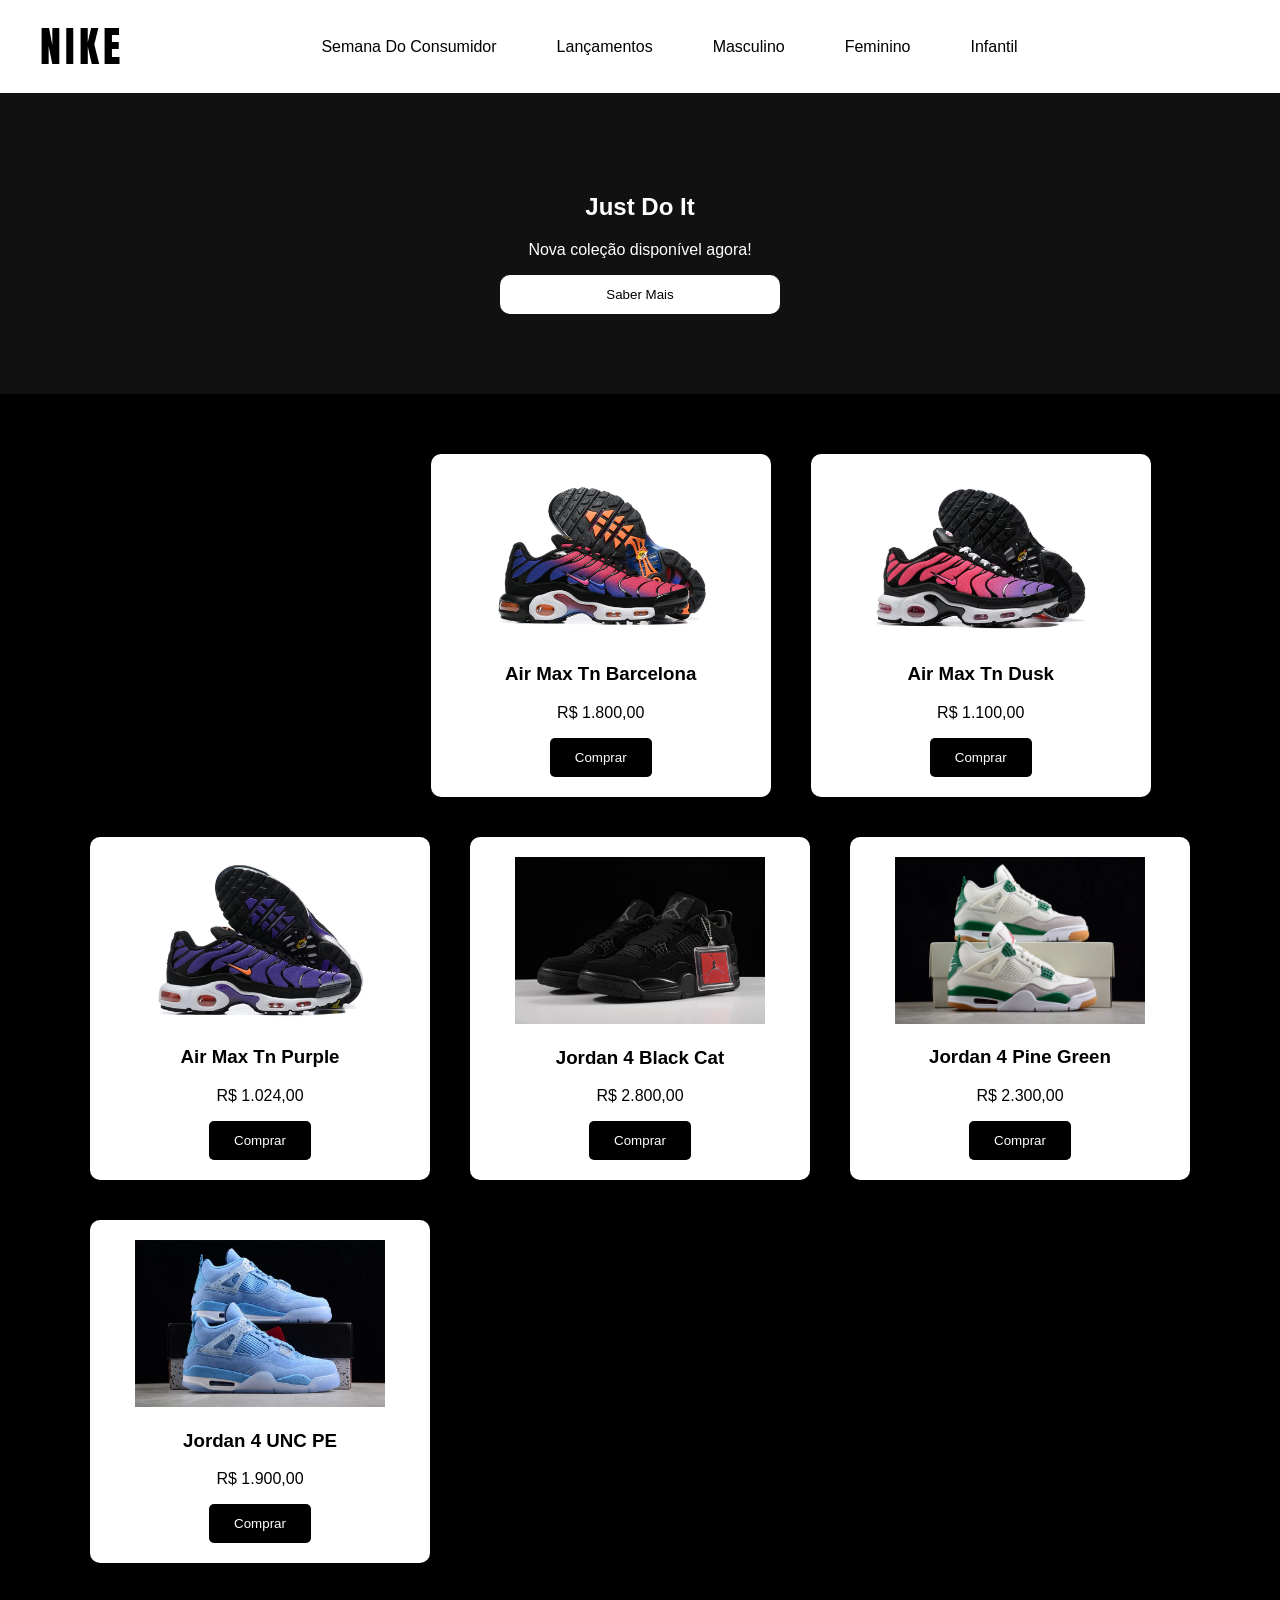
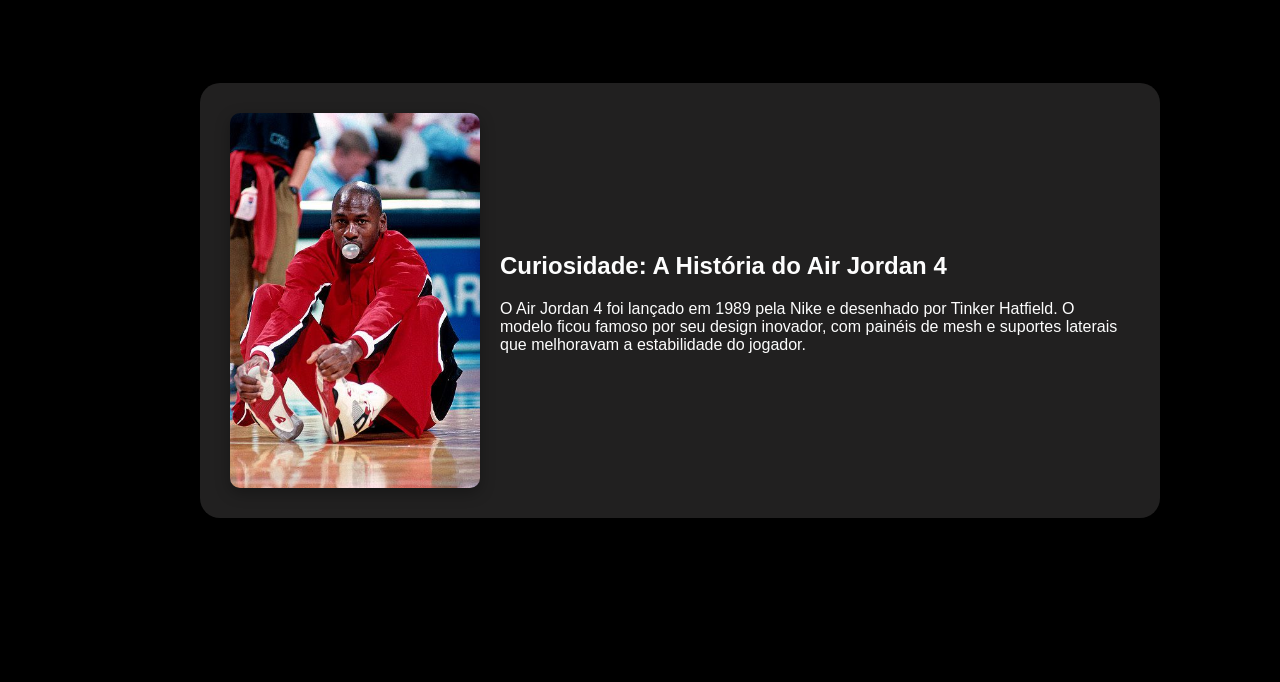
==== index.html @ a30a359c "primeiro commit sneakers store" ====
<!DOCTYPE html>
<html lang="en">
<head>
    <meta charset="UTF-8">
    <meta name="viewport" content="width=device-width, initial-scale=1.0">
    <title>Site Nike</title>
</head>
<link rel="stylesheet" href="style.css">
<link href="https://fonts.googleapis.com/css2?family=Anton&display=swap" rel="stylesheet">
<body>

    <header class="header">

<div class="logo">
NIKE
</div>

<nav class="menu">
<a href="#">Semana Do Consumidor</a>
<a href="#">Lançamentos</a>
<a href="#">Masculino</a>
<a href="#">Feminino</a>
<a href="#">Infantil</a>
</nav>

</header>

    <section class="banner">
        <h2>Just Do It</h2>
        <p>Nova coleção disponível agora!</p>
        <button>Saber Mais</button>
    </section>

    <section class="produtos">
        <h2>Produtos em Destaque</h2>
        <div class="produto">
            <img src="tn_barcelona.webp" alt="Tênis Nike TN Barcelona">
            <h3>Air Max Tn Barcelona</h3>
            <p class="preço">R$ 1.800,00</p>
            <button>Comprar</button>
        </div>
        <div class="produto">
            <img src="tn_dusk.jpg" alt="Tênis Nike TN Dusk">
            <h3>Air Max Tn Dusk</h3>
            <p class="preço">R$ 1.100,00</p>
            <button>Comprar</button>
        </div>

         <div class="produto">
            <img src="tn_purple.jpg" alt="Tênis Nike TN Purple">
            <h3>Air Max Tn Purple</h3>
            <p class="preço">R$ 1.024,00</p>
            <button>Comprar</button>
        </div>

        <div class="produto">
            <img src="jordan 4 black cat.jpg" alt="Tênis Jordan 4 Black Cat">
            <h3>Jordan 4 Black Cat</h3>
            <p class="preço">R$ 2.800,00</p>
            <button>Comprar</button>
        </div>

        <div class="produto">
            <img src="jordan 4 pine green.webp" alt="Tênis Jordan 4 Pine Green">
            <h3>Jordan 4 Pine Green</h3>
            <p class="preço">R$ 2.300,00</p>
            <button>Comprar</button>
        </div>

        <div class="produto">
            <img src="jordan 4 UNC.jpg" alt="Tênis Jordan 4 UNC">
            <h3>Jordan 4 UNC PE</h3>
            <p class="preço">R$ 1.900,00</p>
            <button>Comprar</button>
        </div>

        <section class="produtos">
</section>

    <section class="curiosidades">

<div class="curiosidade-balao">

<img src="jordan sytle j4.jpg" alt="Curiosidade img">

    <divclass="curiosidade-balão">

<h2>Curiosidade: A História do Air Jordan 4</h2>

<p>
O Air Jordan 4 foi lançado em 1989 pela Nike e desenhado por Tinker Hatfield.
O modelo ficou famoso por seu design inovador, com painéis de mesh e suportes
laterais que melhoravam a estabilidade do jogador.
</p>

</section>

</section>

<p>
O tênis ganhou grande popularidade após aparecer no filme
"Do the Right Thing", dirigido por Spike Lee. Além disso,
Michael Jordan usou o modelo durante os playoffs da NBA de 1989,
quando realizou o lendário arremesso conhecido como "The Shot".
</p>

<p>
Com o tempo, o Jordan 4 se tornou um símbolo da cultura sneaker
e da moda urbana, sendo relançado diversas vezes e permanecendo
até hoje como um dos modelos mais icônicos da linha Jordan.
</p>

    </div>
</div>

</section>
    </section>

    <script src="script.js"></script>

</body>
</html>
---- style.css ----
body{
font-family: Arial;
margin:0;
background: black;
}

.logo{
font-family: 'Anton', sans-serif;
font-size:42px;
letter-spacing:4px;
color:rgb(0, 0, 0);
}

.header{
display:flex;
align-items:center;
justify-content:space-between;
padding:15px 40px;
background:white;
}

.menu{
display:flex;
justify-content:center;
align-items:center;
gap:35px;
flex:1;
}

.menu a{
text-decoration:none;
color:black;
font-size:16px;
font-weight:500;
}

.menu a:hover{
border-bottom:2px solid black;
padding-bottom:4px;
}

nav a{
text-decoration:none;
color:black;
font-weight:500;
margin-right:25px;
font-size:16px;
}

.banner{
text-align:center;
padding:80px;
background:#111;
color:white;
}

.banner button{
background:white;
color:black;
border:none;
padding:12px 25px;
border-radius: 10px;
text-align: center;
width: 280px;
}

.produtos{
display: flex;
flex-wrap: wrap;
justify-content: center;
gap: 40px;
max-width: 1100px;
margin: 60px auto;
}

.produto{
background:white;
padding:20px;
border-radius:10px;
text-align:center;
width:300px;
}

.produto img{
width:250px;
height:auto;
}

button{
background:black;
color:white;
border:none;
padding:12px 25px;
cursor:pointer;
border-radius:5px;
}

button:hover{
background:#333;
}

.preco{
    font-size: 20px;
    font-weight: bold;
    color: #2ecc71;
    margin: 8px 0 15px 0;
}

.curiosidades{
    display: flex;
    justify-content: flex-start;
    margin-top: 80px;
    padding-left: 80px;
    max-width: 1200px;
}

.curiosidade-balao{
    display: flex;
    align-items: center;
    gap: 20px;
    background: rgb(33, 32, 32);
    color: rgb(253, 253, 253);
    padding: 30px;
    border-radius: 20px;
    box-shadow: 0 10px 30px rgba(0,0,0,0.5);
    max-width: 900px;
}

.curiosidade-balao img{
    width: 250px;
    border-radius: 10px;
    box-shadow: 0 5px 15px rgba(0,0,0,0.3);
}

.texto-curiosidade{
    flex: 1;
}

.texto-curiosidade h2 {
    margin-bottom: 15px;
}

.texto-curiosidade p {
    margin-bottom: 10px;
    line-height: 1.6;
}
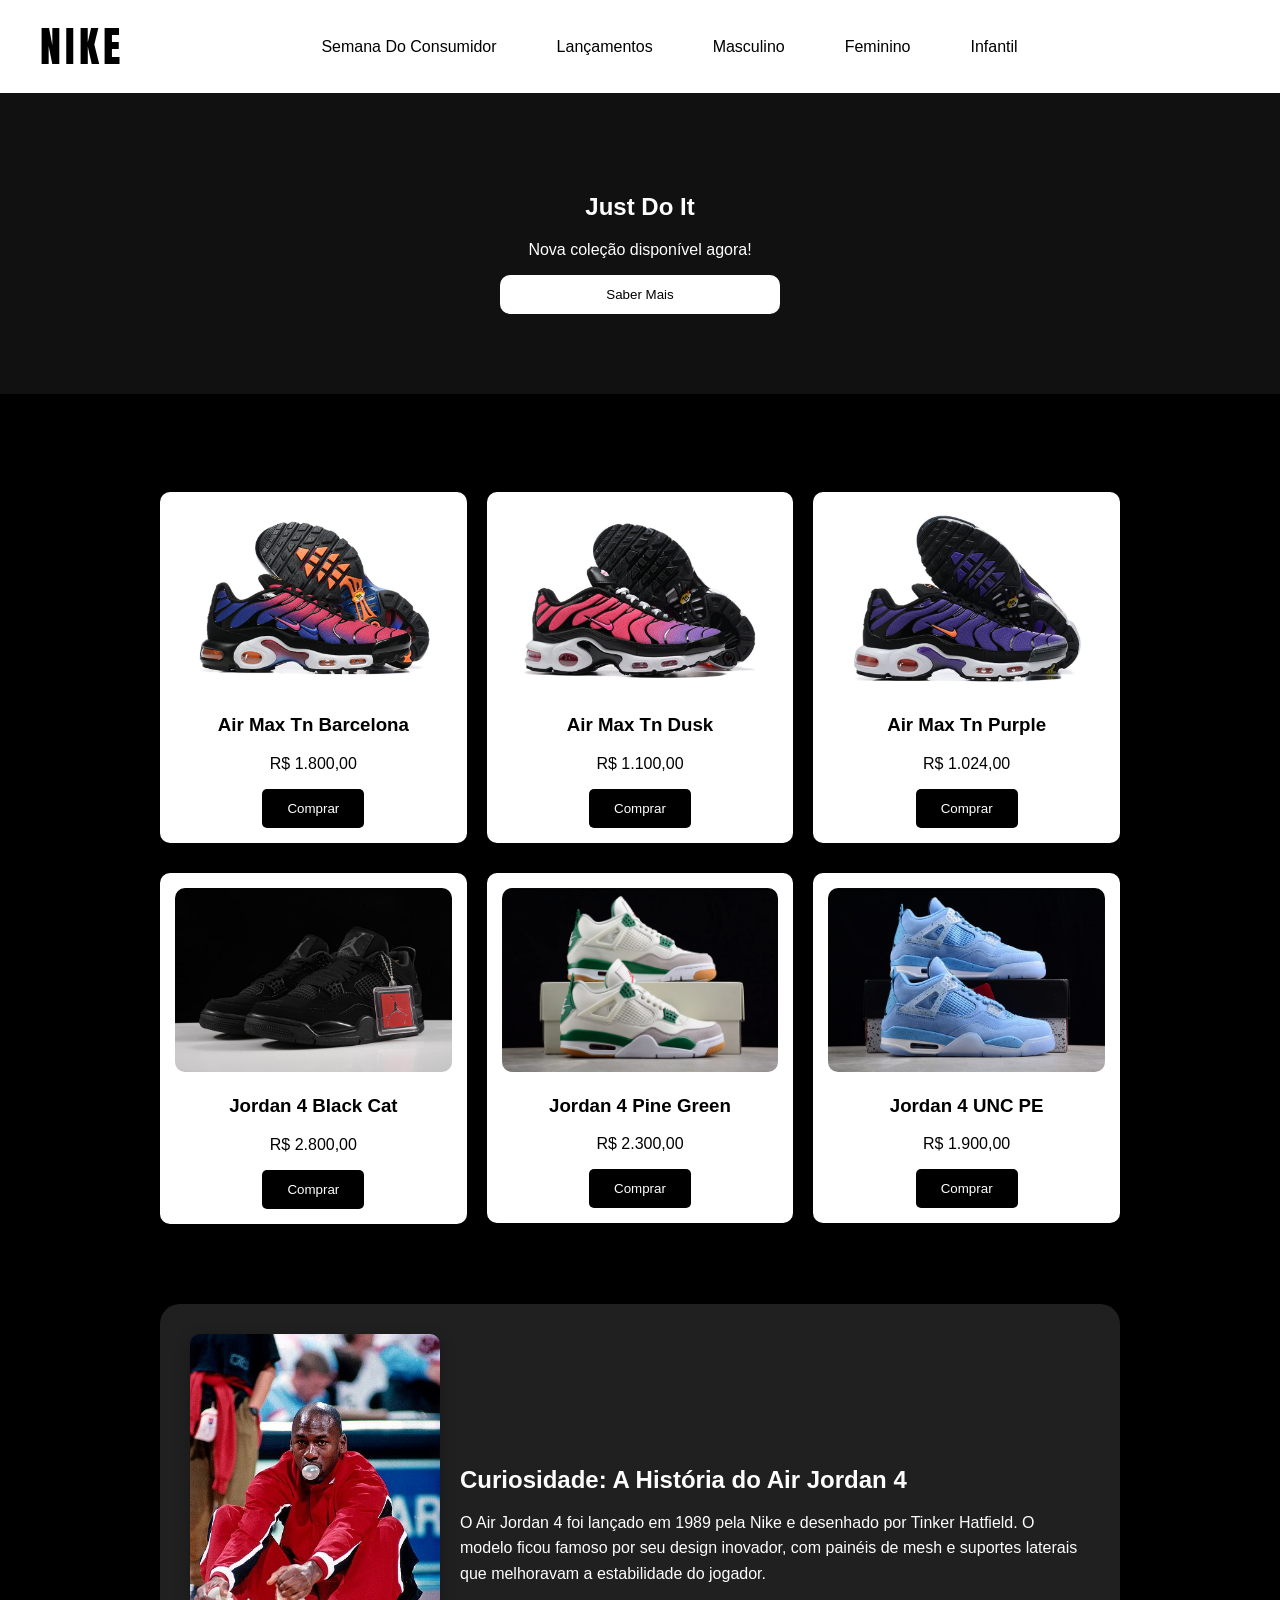
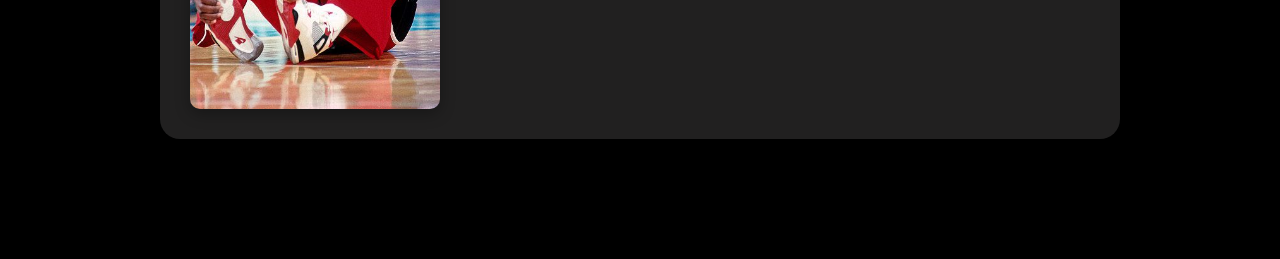
==== commit 11efbcc9: "Atualização do layout" ====
--- a/index.html
+++ b/index.html
@@ -46,7 +46,7 @@
             <button>Comprar</button>
         </div>
 
-         <div class="produto">
+        <div class="produto">
             <img src="tn_purple.jpg" alt="Tênis Nike TN Purple">
             <h3>Air Max Tn Purple</h3>
             <p class="preço">R$ 1.024,00</p>
@@ -73,50 +73,38 @@
             <p class="preço">R$ 1.900,00</p>
             <button>Comprar</button>
         </div>
-
-        <section class="produtos">
-</section>
+    </section>
 
     <section class="curiosidades">
-
-<div class="curiosidade-balao">
-
-<img src="jordan sytle j4.jpg" alt="Curiosidade img">
-
-    <divclass="curiosidade-balão">
-
-<h2>Curiosidade: A História do Air Jordan 4</h2>
-
-<p>
-O Air Jordan 4 foi lançado em 1989 pela Nike e desenhado por Tinker Hatfield.
-O modelo ficou famoso por seu design inovador, com painéis de mesh e suportes
-laterais que melhoravam a estabilidade do jogador.
-</p>
-
-</section>
-
-</section>
-
-<p>
-O tênis ganhou grande popularidade após aparecer no filme
-"Do the Right Thing", dirigido por Spike Lee. Além disso,
-Michael Jordan usou o modelo durante os playoffs da NBA de 1989,
-quando realizou o lendário arremesso conhecido como "The Shot".
-</p>
-
-<p>
-Com o tempo, o Jordan 4 se tornou um símbolo da cultura sneaker
-e da moda urbana, sendo relançado diversas vezes e permanecendo
-até hoje como um dos modelos mais icônicos da linha Jordan.
-</p>
-
-    </div>
-</div>
-
-</section>
+        <div class="curiosidade-balao">
+            <img src="jordan sytle j4.jpg" alt="Curiosidade img">
+            <div class="texto-curiosidade">
+                <h2>Curiosidade: A História do Air Jordan 4</h2>
+                <p>
+                O Air Jordan 4 foi lançado em 1989 pela Nike e desenhado por Tinker Hatfield.
+                O modelo ficou famoso por seu design inovador, com painéis de mesh e suportes
+                laterais que melhoravam a estabilidade do jogador.
+                </p>
+            </div>
+        </div>
     </section>
 
+    <p>
+    O tênis ganhou grande popularidade após aparecer no filme
+    "Do the Right Thing", dirigido por Spike Lee. Além disso,
+    Michael Jordan usou o modelo durante os playoffs da NBA de 1989,
+    quando realizou o lendário arremesso conhecido como "The Shot".
+    </p>
+
+    <p>
+    Com o tempo, o Jordan 4 se tornou um símbolo da cultura sneaker
+    e da moda urbana, sendo relançado diversas vezes e permanecendo
+    até hoje como um dos modelos mais icônicos da linha Jordan.
+    </p>
+
     <script src="script.js"></script>
+</body>
+</html>
 
 </body>
 </html>
--- a/style.css
+++ b/style.css
@@ -64,26 +64,37 @@
 width: 280px;
 }
 
-.produtos{
-display: flex;
-flex-wrap: wrap;
-justify-content: center;
-gap: 40px;
-max-width: 1100px;
-margin: 60px auto;
+.produtos {
+  display: grid;
+  grid-template-columns: repeat(3, 1fr);
+  grid-auto-rows: auto;
+  grid-auto-flow: row;
+  align-items: start;
+  gap: 30px 20px;
+  max-width: 960px;
+  margin: 0 auto;
+  padding: 0;
+}
+
+.produtos h2 {
+  grid-column: 1 / -1;
+  text-align: center;
+  margin-bottom: 20px;
 }
 
 .produto{
-background:white;
-padding:20px;
-border-radius:10px;
-text-align:center;
-width:300px;
+  background: white;
+  border-radius: 10px;
+  padding: 15px;
+  box-sizing: border-box;
+  width: 100%;
+  text-align: center;
 }
 
 .produto img{
-width:250px;
-height:auto;
+  width: 100%;
+  height: auto;
+  border-radius: 10px;
 }
 
 button{
@@ -106,12 +117,12 @@
     margin: 8px 0 15px 0;
 }
 
-.curiosidades{
-    display: flex;
-    justify-content: flex-start;
-    margin-top: 80px;
-    padding-left: 80px;
-    max-width: 1200px;
+.curiosidades {
+  display: flex;
+  justify-content: center;
+  margin-top: 80px;
+  padding: 0 80px;
+  max-width: 1200px;
 }
 
 .curiosidade-balao{
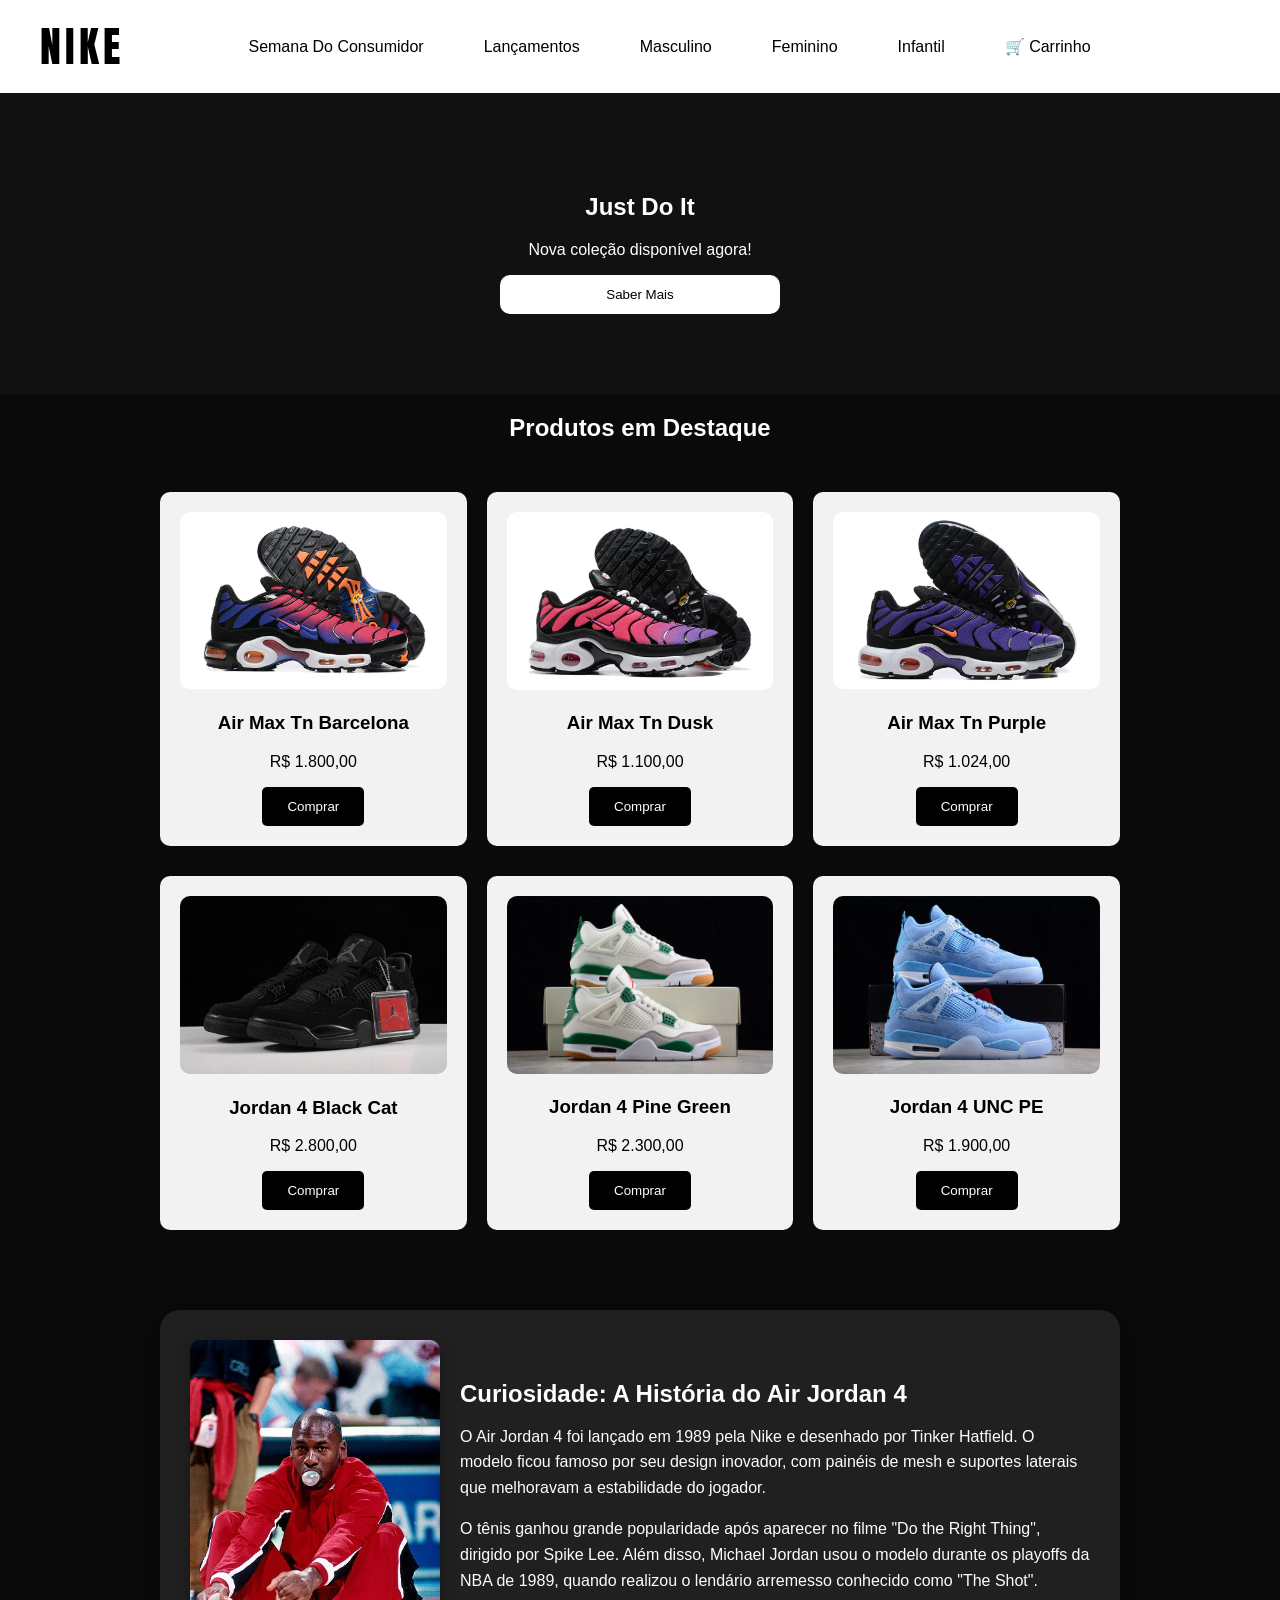
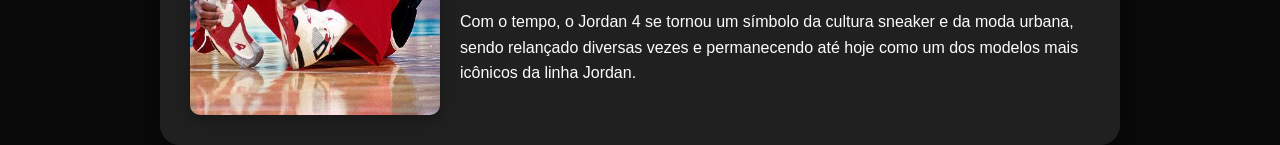
==== commit 2c719346: "Implementação do carrinho, seleção de tamanhos e melhorias de layout" ====
--- a/index.html
+++ b/index.html
@@ -21,6 +21,8 @@
 <a href="#">Masculino</a>
 <a href="#">Feminino</a>
 <a href="#">Infantil</a>
+
+<a href="carrinho.html" class="carrinho">🛒 Carrinho</a>
 </nav>
 
 </header>
@@ -37,41 +39,41 @@
             <img src="tn_barcelona.webp" alt="Tênis Nike TN Barcelona">
             <h3>Air Max Tn Barcelona</h3>
             <p class="preço">R$ 1.800,00</p>
-            <button>Comprar</button>
+            <button class="comprar">Comprar</button>
         </div>
         <div class="produto">
             <img src="tn_dusk.jpg" alt="Tênis Nike TN Dusk">
             <h3>Air Max Tn Dusk</h3>
             <p class="preço">R$ 1.100,00</p>
-            <button>Comprar</button>
+            <button class="comprar">Comprar</button>
         </div>
 
         <div class="produto">
             <img src="tn_purple.jpg" alt="Tênis Nike TN Purple">
             <h3>Air Max Tn Purple</h3>
             <p class="preço">R$ 1.024,00</p>
-            <button>Comprar</button>
+            <button class="comprar">Comprar</button>
         </div>
 
         <div class="produto">
             <img src="jordan 4 black cat.jpg" alt="Tênis Jordan 4 Black Cat">
             <h3>Jordan 4 Black Cat</h3>
             <p class="preço">R$ 2.800,00</p>
-            <button>Comprar</button>
+            <button class="comprar">Comprar</button>
         </div>
 
         <div class="produto">
             <img src="jordan 4 pine green.webp" alt="Tênis Jordan 4 Pine Green">
             <h3>Jordan 4 Pine Green</h3>
             <p class="preço">R$ 2.300,00</p>
-            <button>Comprar</button>
+            <button class="comprar">Comprar</button>
         </div>
 
         <div class="produto">
             <img src="jordan 4 UNC.jpg" alt="Tênis Jordan 4 UNC">
             <h3>Jordan 4 UNC PE</h3>
             <p class="preço">R$ 1.900,00</p>
-            <button>Comprar</button>
+            <button class="comprar">Comprar</button>
         </div>
     </section>
 
@@ -85,22 +87,48 @@
                 O modelo ficou famoso por seu design inovador, com painéis de mesh e suportes
                 laterais que melhoravam a estabilidade do jogador.
                 </p>
+    
+
+                <p>
+                O tênis ganhou grande popularidade após aparecer no filme
+                "Do the Right Thing", dirigido por Spike Lee. Além disso,
+                Michael Jordan usou o modelo durante os playoffs da NBA de 1989,
+                quando realizou o lendário arremesso conhecido como "The Shot".
+                </p>
+
+                <p>
+                Com o tempo, o Jordan 4 se tornou um símbolo da cultura sneaker
+                e da moda urbana, sendo relançado diversas vezes e permanecendo
+                até hoje como um dos modelos mais icônicos da linha Jordan.
+                </p>
+
+          </div>
+
+        </div>
+
+    </section>
+    
+    <div id="modal-tamanhos" class="modal">
+        <div class="modal-conteudo">
+            <span class="fechar">&times;</span>
+            <h2>Escolha o Tamanho</h2>
+
+            <div class="tamanhos">
+                <button>34</button>
+                <button>35</button>
+                <button>36</button>
+                <button>37</button>
+                <button>38</button>
+                <button>39</button>
+                <button>40</button>
+                <button>41</button>
+                <button>42</button>
+                <button>43</button>
             </div>
+
         </div>
-    </section>
 
-    <p>
-    O tênis ganhou grande popularidade após aparecer no filme
-    "Do the Right Thing", dirigido por Spike Lee. Além disso,
-    Michael Jordan usou o modelo durante os playoffs da NBA de 1989,
-    quando realizou o lendário arremesso conhecido como "The Shot".
-    </p>
-
-    <p>
-    Com o tempo, o Jordan 4 se tornou um símbolo da cultura sneaker
-    e da moda urbana, sendo relançado diversas vezes e permanecendo
-    até hoje como um dos modelos mais icônicos da linha Jordan.
-    </p>
+    </div>
 
     <script src="script.js"></script>
 </body>
--- a/style.css
+++ b/style.css
@@ -1,7 +1,8 @@
 body{
-font-family: Arial;
-margin:0;
-background: black;
+    margin:0;
+    font-family: Arial, Helvetica, sans-serif;
+    background:#0a0a0a;
+    color:white;
 }
 
 .logo{
@@ -83,12 +84,11 @@
 }
 
 .produto{
-  background: white;
-  border-radius: 10px;
-  padding: 15px;
-  box-sizing: border-box;
-  width: 100%;
-  text-align: center;
+    background:#f2f2f2;
+    padding:20px;
+    border-radius:10px;
+    text-align:center;
+    color:black;
 }
 
 .produto img{
@@ -156,5 +156,125 @@
     line-height: 1.6;
 }
 
-
-
+.modal {
+  display: none;
+  position: fixed;
+  top: 0;
+  left: 0;
+  width: 100%;
+  height: 100%;
+  background: rgba(0,0,0,0.7);
+  justify-content: center;
+  align-items: center;
+}
+
+.modal-conteudo {
+  background: #111;
+  padding: 30px;
+  border-radius: 15px;
+  text-align: center;
+  color: white;
+}
+
+.tamanhos button{
+    width:40px;
+    height:40px;
+    border:none;
+    border-radius:6px;
+    background:white;
+    color:black;
+    cursor:pointer;
+    font-weight:bold;
+    transition:0.2s;
+}
+
+/* quando passa o mouse */
+.tamanhos button:hover{
+    background:#ff3c00;
+    color:white;
+}
+
+/* quando o tamanho está selecionado */
+.tamanhos button.ativo{
+    background:#ff3c00;
+    color:white;
+}
+
+.fechar {
+  float: right;
+  cursor: pointer;
+  font-size: 22px;
+}
+
+ /* Voltar as compras */
+.voltar-compras{
+display:inline-block;
+margin-top:20px;
+padding:10px 20px;
+background:black;
+color:white;
+text-decoration:none;
+border-radius:6px;
+}
+
+.voltar-compras:hover{
+background:#ff3c00;
+}
+
+ carrinho-container{
+    background:#111;
+    padding:50px 60px;
+    border-radius:14px;
+    text-align:center;
+    width:420px;
+    box-shadow:0 15px 35px rgba(0,0,0,0.6);
+}
+
+.carrinho-container h1{
+    font-size:28px;
+    margin-bottom:25px;
+}
+
+#carrinho h2{
+    font-size:20px;
+    margin-bottom:10px;
+}
+
+#carrinho p{
+    color:#aaa;
+    margin-bottom:25px;
+}
+
+.voltar-compras{
+    display:inline-block;
+    padding:12px 24px;
+    background:white;
+    color:black;
+    border-radius:8px;
+    text-decoration:none;
+    font-weight:bold;
+    transition:0.3s;
+}
+
+.voltar-compras:hover{
+    background:#ff3c00;
+    color:white;
+}
+
+.pagina-carrinho{
+    display:flex;
+    justify-content:center;
+    align-items:center;
+    height:100vh;
+}
+
+.carrinho-container{
+    background:#111;
+    padding:50px 60px;
+    border-radius:14px;
+    text-align:center;
+    width:420px;
+    box-shadow:0 15px 35px rgba(0,0,0,0.6);
+}
+
+
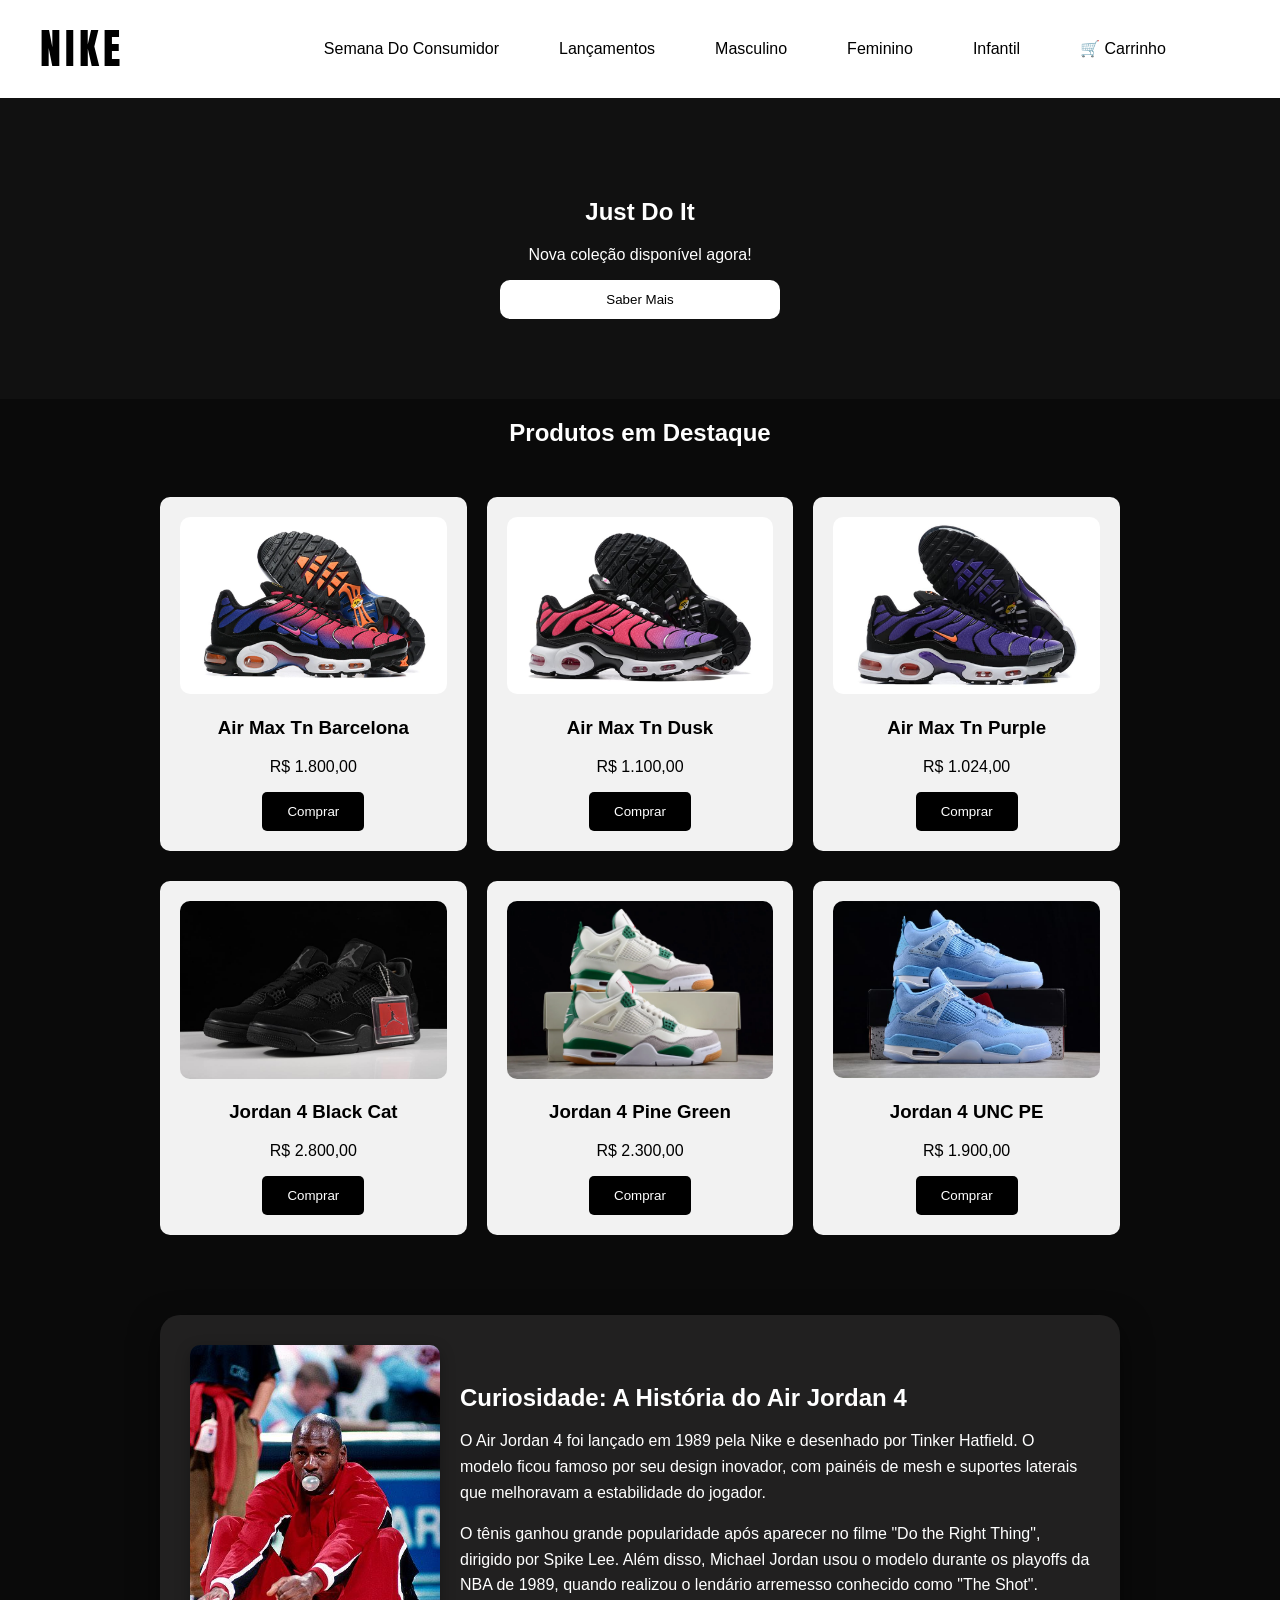
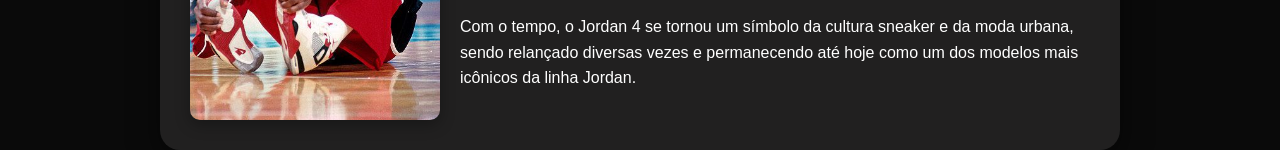
==== commit be6c0951: "feat: melhorias no carrinho, modal de tamanhos e ajustes de layout" ====
--- a/index.html
+++ b/index.html
@@ -4,15 +4,23 @@
     <meta charset="UTF-8">
     <meta name="viewport" content="width=device-width, initial-scale=1.0">
     <title>Site Nike</title>
+    <link rel="stylesheet" href="style.css">
+    <link href="https://fonts.googleapis.com/css2?family=Anton&display=swap" rel="stylesheet">
 </head>
-<link rel="stylesheet" href="style.css">
-<link href="https://fonts.googleapis.com/css2?family=Anton&display=swap" rel="stylesheet">
 <body>
 
     <header class="header">
 
 <div class="logo">
 NIKE
+</div>
+
+<div class="carrinho">
+
+    <h2>Seu Carrinho</h2>
+
+    <div id="carrinho-itens"></div>
+
 </div>
 
 <nav class="menu">
@@ -39,41 +47,44 @@
             <img src="tn_barcelona.webp" alt="Tênis Nike TN Barcelona">
             <h3>Air Max Tn Barcelona</h3>
             <p class="preço">R$ 1.800,00</p>
-            <button class="comprar">Comprar</button>
+        <button onclick="abrirModal('Air Max Tn Barcelona',1800,'tn_barcelona.webp')">
+        Comprar
+        </button>
         </div>
+
         <div class="produto">
             <img src="tn_dusk.jpg" alt="Tênis Nike TN Dusk">
             <h3>Air Max Tn Dusk</h3>
             <p class="preço">R$ 1.100,00</p>
-            <button class="comprar">Comprar</button>
+            <button onclick="abrirModal('Air Max Tn Dusk',1100,'tn_dusk.jpg')">Comprar</button>
         </div>
 
         <div class="produto">
             <img src="tn_purple.jpg" alt="Tênis Nike TN Purple">
             <h3>Air Max Tn Purple</h3>
             <p class="preço">R$ 1.024,00</p>
-            <button class="comprar">Comprar</button>
+            <button onclick="abrirModal('Air Max Tn Purple',1024,'tn_purple.jpg')">Comprar</button>
         </div>
 
         <div class="produto">
             <img src="jordan 4 black cat.jpg" alt="Tênis Jordan 4 Black Cat">
             <h3>Jordan 4 Black Cat</h3>
             <p class="preço">R$ 2.800,00</p>
-            <button class="comprar">Comprar</button>
+            <button onclick="abrirModal('Jordan 4 Black Cat',2800,'jordan 4 black cat.jpg')">Comprar</button>
         </div>
 
         <div class="produto">
             <img src="jordan 4 pine green.webp" alt="Tênis Jordan 4 Pine Green">
             <h3>Jordan 4 Pine Green</h3>
             <p class="preço">R$ 2.300,00</p>
-            <button class="comprar">Comprar</button>
+            <button onclick="abrirModal('Jordan 4 Pine Green',2300,'jordan 4 pine green.webp')">Comprar</button>
         </div>
 
         <div class="produto">
             <img src="jordan 4 UNC.jpg" alt="Tênis Jordan 4 UNC">
             <h3>Jordan 4 UNC PE</h3>
             <p class="preço">R$ 1.900,00</p>
-            <button class="comprar">Comprar</button>
+            <button onclick="abrirModal('Jordan 4 UNC PE',1900,'jordan 4 UNC.jpg')">Comprar</button>
         </div>
     </section>
 
@@ -107,32 +118,36 @@
         </div>
 
     </section>
-    
-    <div id="modal-tamanhos" class="modal">
-        <div class="modal-conteudo">
-            <span class="fechar">&times;</span>
-            <h2>Escolha o Tamanho</h2>
 
-            <div class="tamanhos">
-                <button>34</button>
-                <button>35</button>
-                <button>36</button>
-                <button>37</button>
-                <button>38</button>
-                <button>39</button>
-                <button>40</button>
-                <button>41</button>
-                <button>42</button>
-                <button>43</button>
-            </div>
+  <div id="modal-tamanho" class="modal">
+
+    <div class="modal-conteudo">
+
+        <span class="fechar" onclick="fecharModal()">×</span>
+
+        <h2>Escolha o Tamanho</h2>
+
+        <div class="tamanhos">
+
+            <button onclick="selecionarTamanho(34)">34</button>
+            <button onclick="selecionarTamanho(35)">35</button>
+            <button onclick="selecionarTamanho(36)">36</button>
+            <button onclick="selecionarTamanho(37)">37</button>
+            <button onclick="selecionarTamanho(38)">38</button>
+            <button onclick="selecionarTamanho(39)">39</button>
+            <button onclick="selecionarTamanho(40)">40</button>
+            <button onclick="selecionarTamanho(41)">41</button>
+            <button onclick="selecionarTamanho(42)">42</button>
+            <button onclick="selecionarTamanho(43)">43</button>
 
         </div>
 
     </div>
 
+</div>
+
     <script src="script.js"></script>
-</body>
-</html>
+    <script src="carrinho.js"></script>
 
 </body>
 </html>
--- a/style.css
+++ b/style.css
@@ -5,12 +5,16 @@
     color:white;
 }
 
+/* LOGO */
+
 .logo{
 font-family: 'Anton', sans-serif;
 font-size:42px;
 letter-spacing:4px;
-color:rgb(0, 0, 0);
-}
+color:black;
+}
+
+/* HEADER */
 
 .header{
 display:flex;
@@ -48,6 +52,8 @@
 font-size:16px;
 }
 
+/* BANNER */
+
 .banner{
 text-align:center;
 padding:80px;
@@ -60,41 +66,38 @@
 color:black;
 border:none;
 padding:12px 25px;
-border-radius: 10px;
-text-align: center;
-width: 280px;
-}
-
-.produtos {
-  display: grid;
-  grid-template-columns: repeat(3, 1fr);
-  grid-auto-rows: auto;
-  grid-auto-flow: row;
-  align-items: start;
-  gap: 30px 20px;
-  max-width: 960px;
-  margin: 0 auto;
-  padding: 0;
-}
-
-.produtos h2 {
-  grid-column: 1 / -1;
-  text-align: center;
-  margin-bottom: 20px;
+border-radius:10px;
+text-align:center;
+width:280px;
+}
+
+/* PRODUTOS */
+
+.produtos{
+display:grid;
+grid-template-columns:repeat(3,1fr);
+gap:30px 20px;
+max-width:960px;
+margin:0 auto;
+}
+
+.produtos h2{
+grid-column:1 / -1;
+text-align:center;
+margin-bottom:20px;
 }
 
 .produto{
-    background:#f2f2f2;
-    padding:20px;
-    border-radius:10px;
-    text-align:center;
-    color:black;
+background:#f2f2f2;
+padding:20px;
+border-radius:10px;
+text-align:center;
+color:black;
 }
 
 .produto img{
-  width: 100%;
-  height: auto;
-  border-radius: 10px;
+width:100%;
+border-radius:10px;
 }
 
 button{
@@ -111,161 +114,114 @@
 }
 
 .preco{
-    font-size: 20px;
-    font-weight: bold;
-    color: #2ecc71;
-    margin: 8px 0 15px 0;
-}
-
-.curiosidades {
-  display: flex;
-  justify-content: center;
-  margin-top: 80px;
-  padding: 0 80px;
-  max-width: 1200px;
+font-size:20px;
+font-weight:bold;
+color:#2ecc71;
+margin:8px 0 15px 0;
+}
+
+/* CURIOSIDADES */
+
+.curiosidades{
+display:flex;
+justify-content:center;
+margin-top:80px;
+padding:0 80px;
+max-width:1200px;
 }
 
 .curiosidade-balao{
-    display: flex;
-    align-items: center;
-    gap: 20px;
-    background: rgb(33, 32, 32);
-    color: rgb(253, 253, 253);
-    padding: 30px;
-    border-radius: 20px;
-    box-shadow: 0 10px 30px rgba(0,0,0,0.5);
-    max-width: 900px;
+display:flex;
+align-items:center;
+gap:20px;
+background:#212020;
+color:white;
+padding:30px;
+border-radius:20px;
+box-shadow:0 10px 30px rgba(0,0,0,0.5);
+max-width:900px;
 }
 
 .curiosidade-balao img{
-    width: 250px;
-    border-radius: 10px;
-    box-shadow: 0 5px 15px rgba(0,0,0,0.3);
+width:250px;
+border-radius:10px;
+box-shadow:0 5px 15px rgba(0,0,0,0.3);
 }
 
 .texto-curiosidade{
-    flex: 1;
-}
-
-.texto-curiosidade h2 {
-    margin-bottom: 15px;
-}
-
-.texto-curiosidade p {
-    margin-bottom: 10px;
-    line-height: 1.6;
-}
-
-.modal {
-  display: none;
-  position: fixed;
-  top: 0;
-  left: 0;
-  width: 100%;
-  height: 100%;
-  background: rgba(0,0,0,0.7);
-  justify-content: center;
-  align-items: center;
-}
-
-.modal-conteudo {
-  background: #111;
-  padding: 30px;
-  border-radius: 15px;
-  text-align: center;
-  color: white;
-}
+flex:1;
+}
+
+.texto-curiosidade h2{
+margin-bottom:15px;
+}
+
+.texto-curiosidade p{
+margin-bottom:10px;
+line-height:1.6;
+}
+
+/* MODAL */
+
+.modal{
+display:none;
+position:fixed;
+top:0;
+left:0;
+width:100%;
+height:100%;
+background:rgba(0,0,0,0.7);
+justify-content:center;
+align-items:center;
+z-index:1000;
+}
+
+.modal-conteudo{
+background:#111;
+padding:30px;
+border-radius:15px;
+text-align:center;
+color:white;
+}
+
+/* TAMANHOS */
 
 .tamanhos button{
-    width:40px;
-    height:40px;
-    border:none;
-    border-radius:6px;
-    background:white;
-    color:black;
-    cursor:pointer;
-    font-weight:bold;
-    transition:0.2s;
-}
-
-/* quando passa o mouse */
+width:40px;
+height:40px;
+border:none;
+border-radius:6px;
+background:white;
+color:black;
+cursor:pointer;
+font-weight:bold;
+transition:0.2s;
+}
+
 .tamanhos button:hover{
-    background:#ff3c00;
-    color:white;
-}
-
-/* quando o tamanho está selecionado */
+background:#ff3c00;
+color:white;
+}
+
 .tamanhos button.ativo{
-    background:#ff3c00;
-    color:white;
-}
-
-.fechar {
-  float: right;
-  cursor: pointer;
-  font-size: 22px;
-}
-
- /* Voltar as compras */
-.voltar-compras{
-display:inline-block;
-margin-top:20px;
-padding:10px 20px;
-background:black;
-color:white;
-text-decoration:none;
-border-radius:6px;
-}
-
-.voltar-compras:hover{
 background:#ff3c00;
-}
-
- carrinho-container{
-    background:#111;
-    padding:50px 60px;
-    border-radius:14px;
-    text-align:center;
-    width:420px;
-    box-shadow:0 15px 35px rgba(0,0,0,0.6);
-}
-
-.carrinho-container h1{
-    font-size:28px;
-    margin-bottom:25px;
-}
-
-#carrinho h2{
-    font-size:20px;
-    margin-bottom:10px;
-}
-
-#carrinho p{
-    color:#aaa;
-    margin-bottom:25px;
-}
-
-.voltar-compras{
-    display:inline-block;
-    padding:12px 24px;
-    background:white;
-    color:black;
-    border-radius:8px;
-    text-decoration:none;
-    font-weight:bold;
-    transition:0.3s;
-}
-
-.voltar-compras:hover{
-    background:#ff3c00;
-    color:white;
-}
+color:white;
+}
+
+.fechar{
+float:right;
+cursor:pointer;
+font-size:22px;
+}
+
+/* PÁGINA DO CARRINHO */
 
 .pagina-carrinho{
     display:flex;
     justify-content:center;
     align-items:center;
     height:100vh;
+    background: #0a0a0a;
 }
 
 .carrinho-container{
@@ -273,8 +229,141 @@
     padding:50px 60px;
     border-radius:14px;
     text-align:center;
-    width:420px;
+    width:90%;
+    max-width:600px;
     box-shadow:0 15px 35px rgba(0,0,0,0.6);
-}
-
-
+    color: white;
+}
+
+.carrinho-container h1{
+    font-size:28px;
+    margin-bottom:30px;
+    color: white;
+}
+
+#carrinho {
+    margin-bottom: 30px;
+}
+
+.produto-card {
+    display: flex;
+    align-items: center;
+    background: #222;
+    border-radius: 12px;
+    padding: 20px;
+    margin-bottom: 20px;
+    box-shadow: 0 4px 12px rgba(0,0,0,0.3);
+    gap: 20px;
+}
+
+.produto-imagem {
+    width: 120px;
+    height: 120px;
+    object-fit: cover;
+    border-radius: 8px;
+    flex-shrink: 0;
+}
+
+.produto-info {
+    flex: 1;
+    text-align: left;
+}
+
+.produto-nome {
+    font-size: 24px;
+    margin: 0 0 10px 0;
+    color: white;
+}
+
+.produto-preco {
+    font-size: 20px;
+    color: #2ecc71;
+    margin: 0 0 10px 0;
+    font-weight: bold;
+}
+
+.produto-tamanho {
+    font-size: 16px;
+    color: #aaa;
+    margin: 0;
+}
+
+.botoes-carrinho {
+    display: flex;
+    gap: 15px;
+    justify-content: center;
+    flex-wrap: wrap;
+}
+
+.btn-finalizar, .btn-explorar {
+    padding: 12px 24px;
+    border: none;
+    border-radius: 8px;
+    font-size: 16px;
+    font-weight: bold;
+    cursor: pointer;
+    text-decoration: none;
+    transition: background 0.3s;
+}
+
+.btn-finalizar {
+    background: #ff3c00;
+    color: white;
+}
+
+.btn-finalizar:hover {
+    background: #e63900;
+}
+
+.btn-explorar {
+    background: white;
+    color: black;
+}
+
+.btn-explorar:hover {
+    background: #f0f0f0;
+}
+
+.carrinho-vazio {
+    text-align: center;
+    padding: 40px 20px;
+}
+
+.carrinho-vazio h2 {
+    font-size: 24px;
+    margin-bottom: 10px;
+    color: white;
+}
+
+.carrinho-vazio p {
+    color: #aaa;
+    margin-bottom: 20px;
+}
+
+/* Responsividade básica */
+@media (max-width: 768px) {
+    .carrinho-container {
+        padding: 30px 20px;
+        width: 95%;
+    }
+
+    .produto-card {
+        flex-direction: column;
+        text-align: center;
+        gap: 15px;
+    }
+
+    .produto-info {
+        text-align: center;
+    }
+
+    .botoes-carrinho {
+        flex-direction: column;
+        align-items: center;
+    }
+
+    .btn-finalizar, .btn-explorar {
+        width: 100%;
+        max-width: 200px;
+    }
+}
